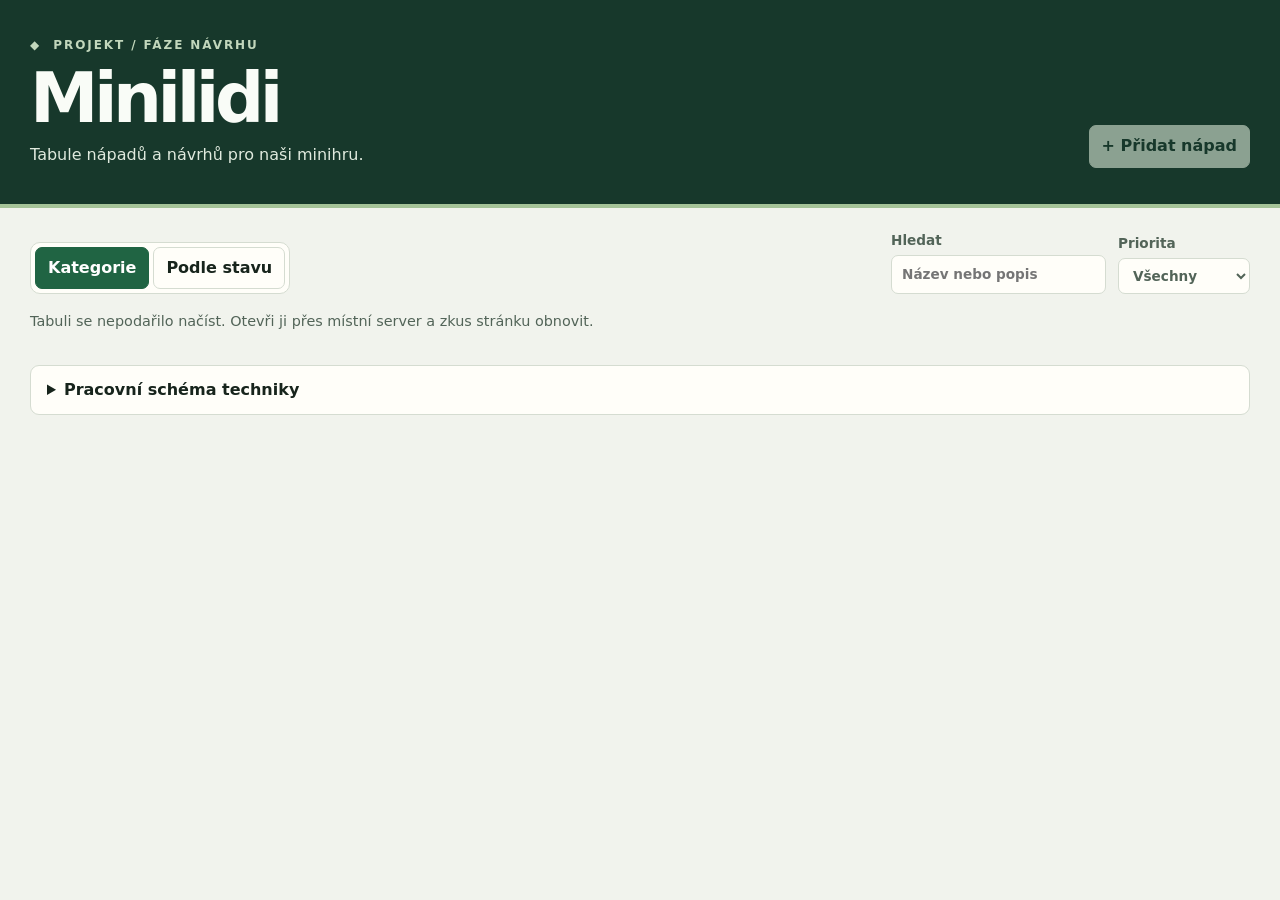
==== tabule/public/index.html @ 52978150 "Výchozí snímek Minilidí pro společný vývoj" ====
<!doctype html>
<html lang="cs">
<head>
<meta charset="utf-8">
<meta name="viewport" content="width=device-width,initial-scale=1">
<title>Minilidi — návrhová tabule</title>
<link rel="stylesheet" href="style.css">
<script src="board.js" defer></script>
</head>
<body>
<header>
<div class="wrap heading">
<div><p class="eyebrow"><span aria-hidden="true">◆</span> PROJEKT / FÁZE NÁVRHU</p><h1>Minilidi</h1><p class="subtitle">Tabule nápadů a návrhů pro naši minihru.</p></div>
<button id="add" class="primary" type="button" disabled>+ Přidat nápad</button>
</div>
</header>
<main class="wrap">
<div class="toolbar">
<div class="views" aria-label="Zobrazení">
<button type="button" id="by-category" aria-pressed="true">Kategorie</button>
<button type="button" id="by-status" aria-pressed="false">Podle stavu</button>
</div>
<label class="filter">Hledat <input id="query" type="search" placeholder="Název nebo popis"></label>
<label class="filter">Priorita <select id="priority-filter"></select></label>
</div>
<p id="message" role="status">Načítám návrhy…</p>
<div id="board"></div>
<details class="architecture">
<summary>Pracovní schéma techniky</summary>
<div class="flow"><span>Prohlížeč</span><b aria-hidden="true">↔</b><span>PHP / Laragon</span><b aria-hidden="true">↔</b><span>Ollama / NVIDIA</span></div>
<p>PHP obsluhuje pravidla a ukládá herní stav do SQLite. Když potřebuje AI, zavolá Ollamu, která může využít GPU. Jde o návrh architektury hry.</p>
</details>
</main>
<dialog id="editor" aria-labelledby="editor-title">
<form id="form">
<h2 id="editor-title">Nový nápad</h2>
<label>Název<input name="title" required maxlength="120" autofocus></label>
<label>Popis<textarea name="body" rows="5" maxlength="6000"></textarea></label>
<label>Kategorie<select name="category"></select></label>
<div class="pair"><label>Stav<select name="status"></select></label><label>Priorita<select name="priority"></select></label></div>
<p id="error" role="alert" hidden></p>
<div class="actions"><button type="button" id="cancel">Zrušit</button><button type="submit" class="primary" id="save">Uložit</button></div>
</form>
</dialog>
</body>
</html>
---- tabule/public/style.css ----
:root{color-scheme:light;--bg:#f1f3ed;--paper:#fffef9;--line:#d5dcd1;--ink:#17241c;--muted:#526458;--accent:#206443;--soft:#e4eee4;font:16px/1.55 system-ui,sans-serif}
*{box-sizing:border-box}body{margin:0;background:var(--bg);color:var(--ink)}.wrap{width:min(1220px,100% - 48px);margin-inline:auto}
header{background:#17382b;color:#f9fcf7;border-bottom:4px solid #a5c398}.heading{display:flex;align-items:end;justify-content:space-between;gap:24px;padding-block:36px}
.eyebrow{letter-spacing:.16em;font-size:.75rem;font-weight:750;color:#c2d7bc;margin:0 0 7px}.eyebrow span{margin-right:6px}h1{font-size:clamp(2.65rem,7vw,4.3rem);letter-spacing:-.065em;line-height:1.05;margin:0}.subtitle{margin:.6rem 0 0;color:#e0eade}
main{padding-block:22px 45px}.toolbar{display:flex;align-items:end;flex-wrap:wrap;gap:12px}.views{display:flex;gap:4px;padding:4px;border:1px solid var(--line);border-radius:10px;background:var(--paper);margin-right:auto}
button,input,select,textarea{font:inherit;color:inherit}button{cursor:pointer;background:var(--paper);padding:8px 12px;border:1px solid var(--line);border-radius:7px;font-weight:650}button:disabled{cursor:default;opacity:.58}button:hover:not(:disabled){border-color:var(--accent)}button[aria-pressed=true],.primary{background:var(--accent);border-color:var(--accent);color:white}.heading .primary{background:#e0eddb;color:#17382b;border-color:#e0eddb;white-space:nowrap}
:focus-visible{outline:3px solid #43845d;outline-offset:3px}label{display:grid;gap:4px;font-weight:650}.filter{font-size:.85rem;color:var(--muted)}input,select,textarea{background:var(--paper);border:1px solid var(--line);border-radius:7px;padding:8px 10px;min-width:0;width:100%}
#message{color:var(--muted);margin:16px 0 12px;font-size:.9rem}#board{display:grid;grid-template-columns:repeat(3,minmax(0,1fr));gap:14px;align-items:start}
.lane{background:#e9ede5;border:1px solid var(--line);border-radius:11px;padding:12px;min-width:0}.lane h2{display:flex;align-items:center;justify-content:space-between;gap:8px;margin:0 0 9px;font-size:1.04rem}.count,.tag{font-size:.77rem;background:var(--soft);color:#304e3b;border-radius:999px;padding:2px 8px;font-weight:650}.count{background:var(--paper)}
.card{background:var(--paper);border:1px solid var(--line);border-radius:8px;padding:12px;margin-top:8px;overflow-wrap:anywhere}.card h3{margin:0;font-size:1rem}.card p{margin:5px 0 10px;color:var(--muted);font-size:.9rem;white-space:pre-wrap}.card-footer{display:flex;align-items:center;flex-wrap:wrap;gap:5px;margin-top:9px}.edit{margin-left:auto;padding:3px 7px;font-size:.8rem}.empty{font-size:.88rem;margin:4px 0;color:var(--muted)}
.architecture{margin-top:20px;padding:12px 16px;background:var(--paper);border:1px solid var(--line);border-radius:9px}.architecture summary{cursor:pointer;font-weight:700}.flow{display:flex;align-items:center;flex-wrap:wrap;gap:8px;margin-top:12px}.flow span{background:var(--soft);padding:6px 9px;border-radius:6px}.architecture p{margin:8px 0 0;color:var(--muted)}
dialog{border:1px solid var(--line);border-radius:12px;background:var(--paper);color:var(--ink);width:min(540px,100% - 24px);padding:20px}dialog::backdrop{background:#12271eb0}form{display:grid;gap:11px}form h2{margin:0}textarea{resize:vertical}.pair{display:grid;grid-template-columns:1fr 1fr;gap:10px}.actions{display:flex;justify-content:flex-end;gap:8px}#error{color:#932b20;margin:0}
@media(max-width:890px){#board{grid-template-columns:repeat(2,minmax(0,1fr))}}
@media(max-width:570px){.wrap{width:calc(100% - 28px)}.heading{align-items:start;flex-direction:column;gap:14px;padding-block:24px}#board{grid-template-columns:minmax(0,1fr)}.views{width:100%}.filter{flex:1 1 135px}}
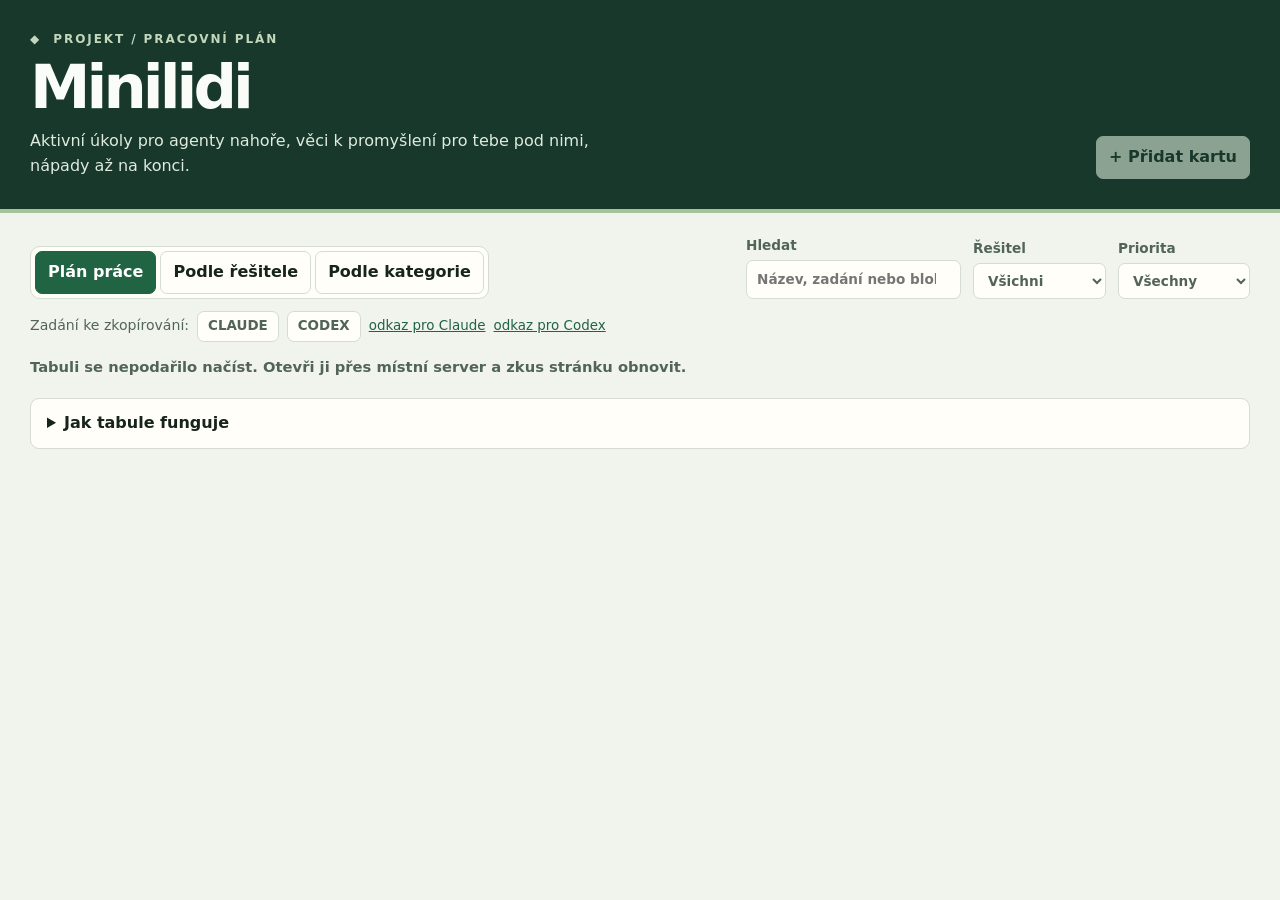
==== commit 10eb4e78: "Minilidi: faze A az F (ekonomika, bydleni, remesla), vymenitelna grafika, testy" ====
--- a/tabule/public/index.html
+++ b/tabule/public/index.html
@@ -3,41 +3,57 @@
 <head>
 <meta charset="utf-8">
 <meta name="viewport" content="width=device-width,initial-scale=1">
-<title>Minilidi — návrhová tabule</title>
-<link rel="stylesheet" href="style.css">
-<script src="board.js" defer></script>
+<title>Minilidi — tabule úkolů a nápadů</title>
+<link rel="stylesheet" href="style.css?v=2">
+<script src="board.js?v=2" defer></script>
 </head>
 <body>
 <header>
 <div class="wrap heading">
-<div><p class="eyebrow"><span aria-hidden="true">◆</span> PROJEKT / FÁZE NÁVRHU</p><h1>Minilidi</h1><p class="subtitle">Tabule nápadů a návrhů pro naši minihru.</p></div>
-<button id="add" class="primary" type="button" disabled>+ Přidat nápad</button>
+<div><p class="eyebrow"><span aria-hidden="true">◆</span> PROJEKT / PRACOVNÍ PLÁN</p><h1>Minilidi</h1><p class="subtitle">Aktivní úkoly pro agenty nahoře, věci k promyšlení pro tebe pod nimi, nápady až na konci.</p></div>
+<div class="heading-actions">
+<button id="add" class="primary" type="button" disabled>+ Přidat kartu</button>
+</div>
 </div>
 </header>
 <main class="wrap">
 <div class="toolbar">
 <div class="views" aria-label="Zobrazení">
-<button type="button" id="by-category" aria-pressed="true">Kategorie</button>
-<button type="button" id="by-status" aria-pressed="false">Podle stavu</button>
+<button type="button" id="by-plan" aria-pressed="true">Plán práce</button>
+<button type="button" id="by-assignee" aria-pressed="false">Podle řešitele</button>
+<button type="button" id="by-category" aria-pressed="false">Podle kategorie</button>
 </div>
-<label class="filter">Hledat <input id="query" type="search" placeholder="Název nebo popis"></label>
+<label class="filter">Hledat <input id="query" type="search" placeholder="Název, zadání nebo blok"></label>
+<label class="filter">Řešitel <select id="assignee-filter"></select></label>
 <label class="filter">Priorita <select id="priority-filter"></select></label>
 </div>
-<p id="message" role="status">Načítám návrhy…</p>
+<div class="copybar" aria-label="Zadání pro agenty">
+<span>Zadání ke zkopírování:</span>
+<button type="button" id="copy-claude">CLAUDE</button>
+<button type="button" id="copy-codex">CODEX</button>
+<a href="api.php?format=md&assignee=claude" target="_blank" rel="noopener">odkaz pro Claude</a>
+<a href="api.php?format=md&assignee=codex" target="_blank" rel="noopener">odkaz pro Codex</a>
+</div>
+<p id="message" role="status">Načítám karty…</p>
 <div id="board"></div>
 <details class="architecture">
-<summary>Pracovní schéma techniky</summary>
+<summary>Jak tabule funguje</summary>
+<p><b>Úkol</b> má řešitele (CLAUDE, CODEX nebo JÁ), blok, pořadí a větu „Hotovo, když“. Bloky jsou úkoly, které dává smysl dělat najednou jedním agentem. Agent si zadání načte z odkazu výše nebo z tlačítka „Kopírovat zadání“ a po dokončení kartu přepne na Hotovo a zapíše výsledek.</p>
+<p><b>K promyšlení</b> jsou rozhodnutí na tobě. Po rozhodnutí použij „Rozhodnuto“, zapiš výsledek a případně z něj vytvoř úkol. <b>Nápady na potom</b> a <b>Dohodnuto</b> jsou podklady, které se neřeší, dokud je neposuneš do úkolů.</p>
 <div class="flow"><span>Prohlížeč</span><b aria-hidden="true">↔</b><span>PHP / Laragon</span><b aria-hidden="true">↔</b><span>Ollama / NVIDIA</span></div>
-<p>PHP obsluhuje pravidla a ukládá herní stav do SQLite. Když potřebuje AI, zavolá Ollamu, která může využít GPU. Jde o návrh architektury hry.</p>
 </details>
 </main>
 <dialog id="editor" aria-labelledby="editor-title">
 <form id="form">
-<h2 id="editor-title">Nový nápad</h2>
+<h2 id="editor-title">Nová karta</h2>
 <label>Název<input name="title" required maxlength="120" autofocus></label>
-<label>Popis<textarea name="body" rows="5" maxlength="6000"></textarea></label>
+<label>Zadání nebo popis<textarea name="body" rows="5" maxlength="6000"></textarea></label>
+<label>Hotovo, když<textarea name="accept" rows="2" maxlength="2000" placeholder="Jak poznáš, že je úkol splněný"></textarea></label>
+<div class="pair"><label>Druh<select name="kind"></select></label><label>Řešitel<select name="assignee"></select></label></div>
+<div class="pair"><label>Blok<input name="block" maxlength="80" list="blocks" placeholder="například A · Název bloku"><datalist id="blocks"></datalist></label><label>Pořadí v bloku<input name="order" type="number" min="0" max="999" value="0"></label></div>
+<div class="pair"><label>Stav<select name="status"></select></label><label>Priorita<select name="priority"></select></label></div>
 <label>Kategorie<select name="category"></select></label>
-<div class="pair"><label>Stav<select name="status"></select></label><label>Priorita<select name="priority"></select></label></div>
+<label>Výsledek nebo rozhodnutí<textarea name="result" rows="3" maxlength="3000" placeholder="Co se udělalo, nebo jak ses rozhodl"></textarea></label>
 <p id="error" role="alert" hidden></p>
 <div class="actions"><button type="button" id="cancel">Zrušit</button><button type="submit" class="primary" id="save">Uložit</button></div>
 </form>
--- a/tabule/public/style.css
+++ b/tabule/public/style.css
@@ -1,14 +1,30 @@
 :root{color-scheme:light;--bg:#f1f3ed;--paper:#fffef9;--line:#d5dcd1;--ink:#17241c;--muted:#526458;--accent:#206443;--soft:#e4eee4;font:16px/1.55 system-ui,sans-serif}
 *{box-sizing:border-box}body{margin:0;background:var(--bg);color:var(--ink)}.wrap{width:min(1220px,100% - 48px);margin-inline:auto}
-header{background:#17382b;color:#f9fcf7;border-bottom:4px solid #a5c398}.heading{display:flex;align-items:end;justify-content:space-between;gap:24px;padding-block:36px}
-.eyebrow{letter-spacing:.16em;font-size:.75rem;font-weight:750;color:#c2d7bc;margin:0 0 7px}.eyebrow span{margin-right:6px}h1{font-size:clamp(2.65rem,7vw,4.3rem);letter-spacing:-.065em;line-height:1.05;margin:0}.subtitle{margin:.6rem 0 0;color:#e0eade}
+header{background:#17382b;color:#f9fcf7;border-bottom:4px solid #a5c398}.heading{display:flex;align-items:end;justify-content:space-between;gap:24px;padding-block:30px}
+.eyebrow{letter-spacing:.16em;font-size:.75rem;font-weight:750;color:#c2d7bc;margin:0 0 7px}.eyebrow span{margin-right:6px}h1{font-size:clamp(2.4rem,6vw,3.8rem);letter-spacing:-.065em;line-height:1.05;margin:0}.subtitle{margin:.6rem 0 0;color:#e0eade;max-width:60ch}
 main{padding-block:22px 45px}.toolbar{display:flex;align-items:end;flex-wrap:wrap;gap:12px}.views{display:flex;gap:4px;padding:4px;border:1px solid var(--line);border-radius:10px;background:var(--paper);margin-right:auto}
 button,input,select,textarea{font:inherit;color:inherit}button{cursor:pointer;background:var(--paper);padding:8px 12px;border:1px solid var(--line);border-radius:7px;font-weight:650}button:disabled{cursor:default;opacity:.58}button:hover:not(:disabled){border-color:var(--accent)}button[aria-pressed=true],.primary{background:var(--accent);border-color:var(--accent);color:white}.heading .primary{background:#e0eddb;color:#17382b;border-color:#e0eddb;white-space:nowrap}
 :focus-visible{outline:3px solid #43845d;outline-offset:3px}label{display:grid;gap:4px;font-weight:650}.filter{font-size:.85rem;color:var(--muted)}input,select,textarea{background:var(--paper);border:1px solid var(--line);border-radius:7px;padding:8px 10px;min-width:0;width:100%}
-#message{color:var(--muted);margin:16px 0 12px;font-size:.9rem}#board{display:grid;grid-template-columns:repeat(3,minmax(0,1fr));gap:14px;align-items:start}
-.lane{background:#e9ede5;border:1px solid var(--line);border-radius:11px;padding:12px;min-width:0}.lane h2{display:flex;align-items:center;justify-content:space-between;gap:8px;margin:0 0 9px;font-size:1.04rem}.count,.tag{font-size:.77rem;background:var(--soft);color:#304e3b;border-radius:999px;padding:2px 8px;font-weight:650}.count{background:var(--paper)}
-.card{background:var(--paper);border:1px solid var(--line);border-radius:8px;padding:12px;margin-top:8px;overflow-wrap:anywhere}.card h3{margin:0;font-size:1rem}.card p{margin:5px 0 10px;color:var(--muted);font-size:.9rem;white-space:pre-wrap}.card-footer{display:flex;align-items:center;flex-wrap:wrap;gap:5px;margin-top:9px}.edit{margin-left:auto;padding:3px 7px;font-size:.8rem}.empty{font-size:.88rem;margin:4px 0;color:var(--muted)}
+.copybar{display:flex;align-items:center;flex-wrap:wrap;gap:8px;margin-top:12px;font-size:.88rem;color:var(--muted)}.copybar button{padding:4px 10px;font-size:.84rem}.copybar a{color:var(--accent);font-size:.84rem}
+#message{color:var(--muted);margin:14px 0 12px;font-size:.92rem;font-weight:600}
+.block-section{margin-top:18px;background:#e9ede5;border:1px solid var(--line);border-radius:12px;padding:14px 16px}
+.block-section>h2,.block-section>summary{display:flex;align-items:center;gap:9px;margin:0;font-size:1.2rem;font-weight:750}.block-section>summary{cursor:pointer}
+.block-section[open]>summary{margin-bottom:6px}.hint{margin:4px 0 6px;color:var(--muted);font-size:.9rem}
+.block-head{display:flex;align-items:center;flex-wrap:wrap;gap:10px;margin:16px 0 4px;padding-top:12px;border-top:1px solid #cfd8cb}.block-head:first-of-type{border-top:0;padding-top:0;margin-top:8px}
+.block-head h3{margin:0;font-size:1.05rem}.tally{font-size:.82rem;color:var(--muted)}.block-head .edit{margin-left:auto}
+.cards{display:grid;grid-template-columns:repeat(auto-fill,minmax(330px,1fr));gap:10px;margin-top:6px}
+.lanes{display:grid;grid-template-columns:repeat(3,minmax(0,1fr));gap:14px;align-items:start;margin-top:16px}.lanes.three{grid-template-columns:repeat(3,minmax(0,1fr))}
+.lane{background:#e9ede5;border:1px solid var(--line);border-radius:11px;padding:12px;min-width:0}.lane h2{display:flex;align-items:center;justify-content:space-between;gap:8px;margin:0 0 9px;font-size:1.04rem}
+.count,.tag{font-size:.77rem;background:var(--soft);color:#304e3b;border-radius:999px;padding:2px 8px;font-weight:650;white-space:nowrap}.count{background:var(--paper);margin-left:auto}
+.card{background:var(--paper);border:1px solid var(--line);border-radius:8px;padding:12px;margin-top:8px;overflow-wrap:anywhere;border-left:5px solid #b9c7b4}.cards .card{margin-top:0}
+.card.kind-task{border-left-color:#206443}.card.kind-think{border-left-color:#a05e13}.card.kind-idea{border-left-color:#7a6fa3}.card.kind-decision{border-left-color:#3c6f8f}.card.is-done{opacity:.8}
+.card h3{margin:6px 0 0;font-size:1rem}.card p{margin:5px 0 8px;color:var(--muted);font-size:.9rem;white-space:pre-wrap}.card .accept{color:#1d4a33;background:#edf5e9;border-radius:6px;padding:6px 9px}.card .result{color:#4b3a12;background:#f6efd9;border-radius:6px;padding:6px 9px}.card .short{margin-bottom:4px}
+.card-top{display:flex;align-items:center;flex-wrap:wrap;gap:5px}.card-footer{display:flex;align-items:center;flex-wrap:wrap;gap:5px;margin-top:9px}
+.edit{padding:3px 8px;font-size:.8rem}.card-footer .edit:first-of-type:not(.go):not(.ok){margin-left:0}.go{background:#e1efe3;border-color:#9bbf9e;color:#17462b}.ok{background:var(--accent);border-color:var(--accent);color:#fff}
+.assignee{width:auto;padding:3px 24px 3px 8px;font-size:.8rem;font-weight:750;border-radius:6px}.assignee.a-claude{background:#f6e3d2;border-color:#d9a77a;color:#5e3011}.assignee.a-codex{background:#dbe7f6;border-color:#8fb0d8;color:#143561}.assignee.a-user{background:#dcecd6;border-color:#8fbf86;color:#1d4a1a}.assignee.a-none{background:#ececec;color:#444}
+.s-doing{background:#f6e7b8;color:#5d4509}.s-blocked{background:#f3d3cf;color:#6a2018}.s-done{background:#d9e8d5;color:#24502c}.p-high{background:#f3d3cf;color:#6a2018}.p-medium{background:#f6e7b8;color:#5d4509}
+.empty{font-size:.88rem;margin:4px 0;color:var(--muted)}
 .architecture{margin-top:20px;padding:12px 16px;background:var(--paper);border:1px solid var(--line);border-radius:9px}.architecture summary{cursor:pointer;font-weight:700}.flow{display:flex;align-items:center;flex-wrap:wrap;gap:8px;margin-top:12px}.flow span{background:var(--soft);padding:6px 9px;border-radius:6px}.architecture p{margin:8px 0 0;color:var(--muted)}
-dialog{border:1px solid var(--line);border-radius:12px;background:var(--paper);color:var(--ink);width:min(540px,100% - 24px);padding:20px}dialog::backdrop{background:#12271eb0}form{display:grid;gap:11px}form h2{margin:0}textarea{resize:vertical}.pair{display:grid;grid-template-columns:1fr 1fr;gap:10px}.actions{display:flex;justify-content:flex-end;gap:8px}#error{color:#932b20;margin:0}
-@media(max-width:890px){#board{grid-template-columns:repeat(2,minmax(0,1fr))}}
-@media(max-width:570px){.wrap{width:calc(100% - 28px)}.heading{align-items:start;flex-direction:column;gap:14px;padding-block:24px}#board{grid-template-columns:minmax(0,1fr)}.views{width:100%}.filter{flex:1 1 135px}}
+dialog{border:1px solid var(--line);border-radius:12px;background:var(--paper);color:var(--ink);width:min(600px,100% - 24px);padding:20px;max-height:94vh;overflow:auto}dialog::backdrop{background:#12271eb0}form{display:grid;gap:11px}form h2{margin:0}textarea{resize:vertical}.pair{display:grid;grid-template-columns:1fr 1fr;gap:10px}.actions{display:flex;justify-content:flex-end;gap:8px}#error{color:#932b20;margin:0}
+@media(max-width:890px){.lanes,.lanes.three{grid-template-columns:repeat(2,minmax(0,1fr))}}
+@media(max-width:570px){.wrap{width:calc(100% - 28px)}.heading{align-items:start;flex-direction:column;gap:14px;padding-block:24px}.lanes,.lanes.three{grid-template-columns:minmax(0,1fr)}.cards{grid-template-columns:minmax(0,1fr)}.views{width:100%}.filter{flex:1 1 135px}.pair{grid-template-columns:1fr}}
